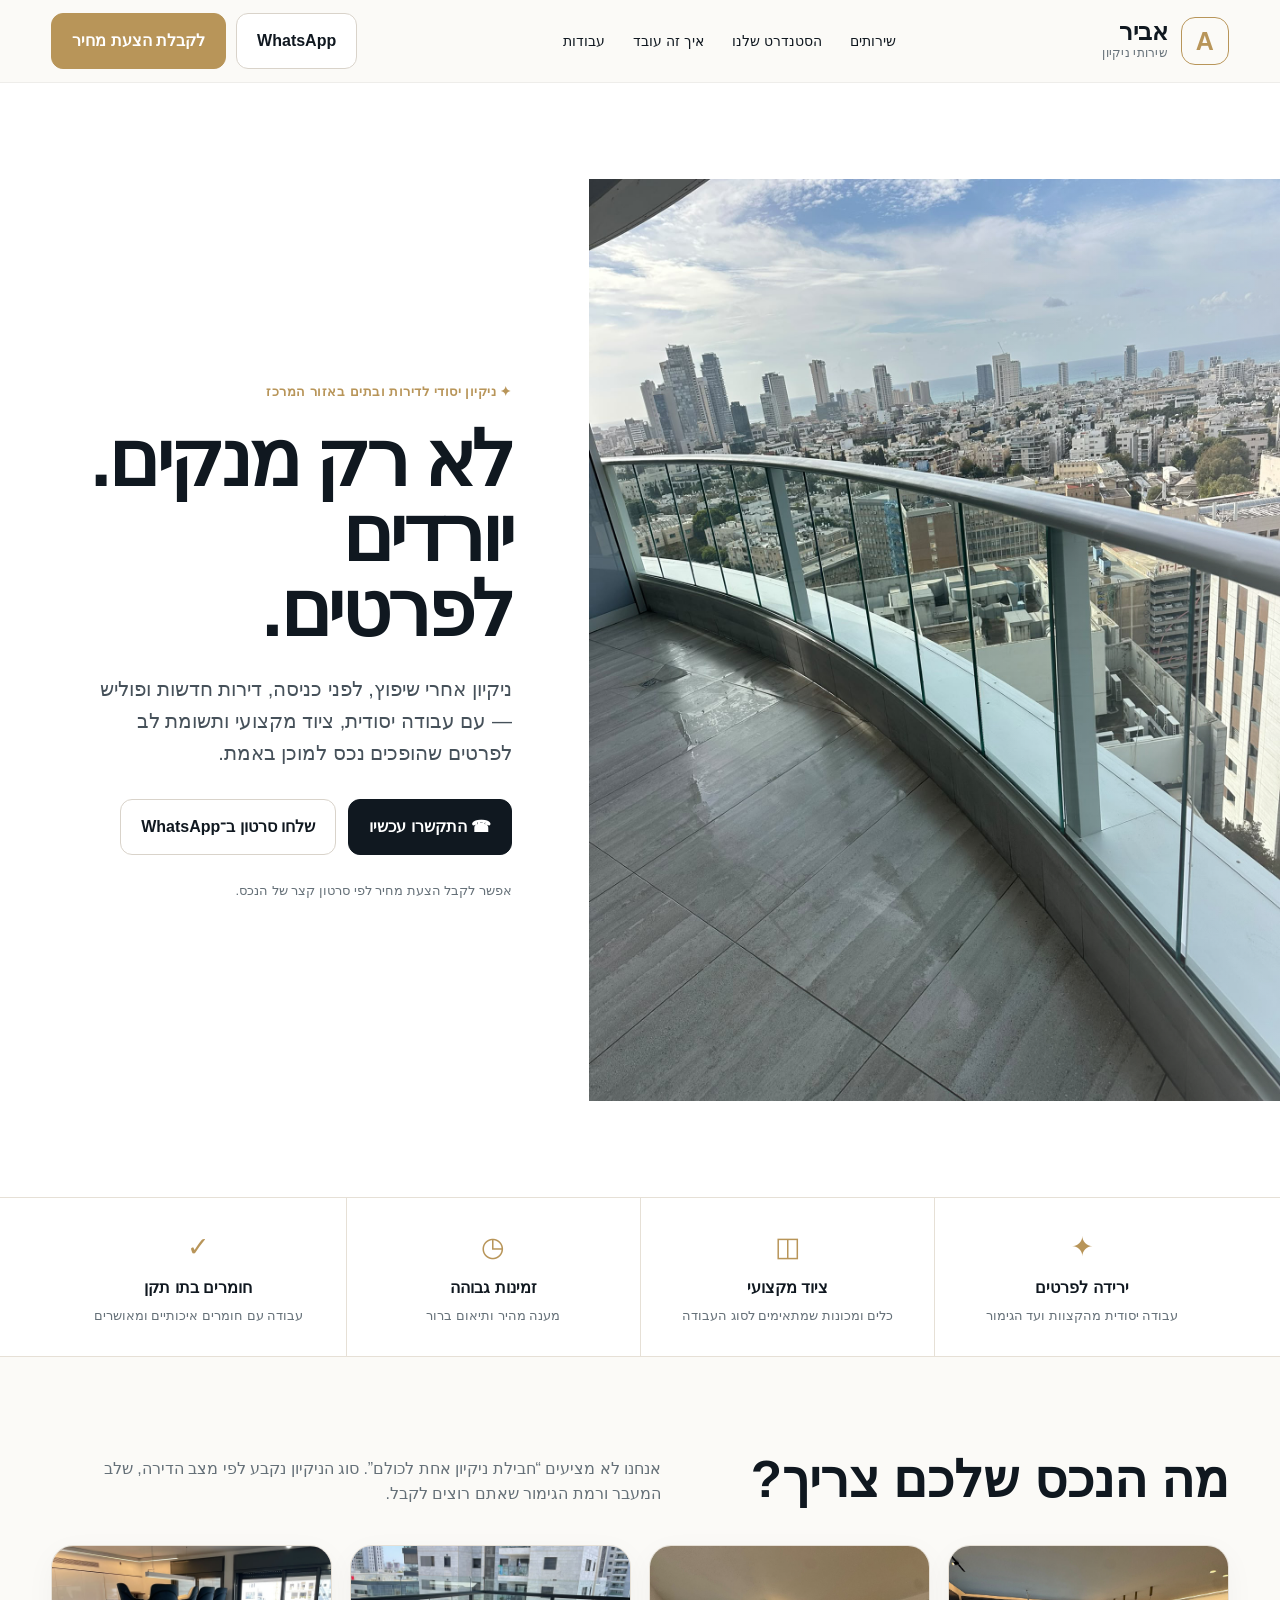
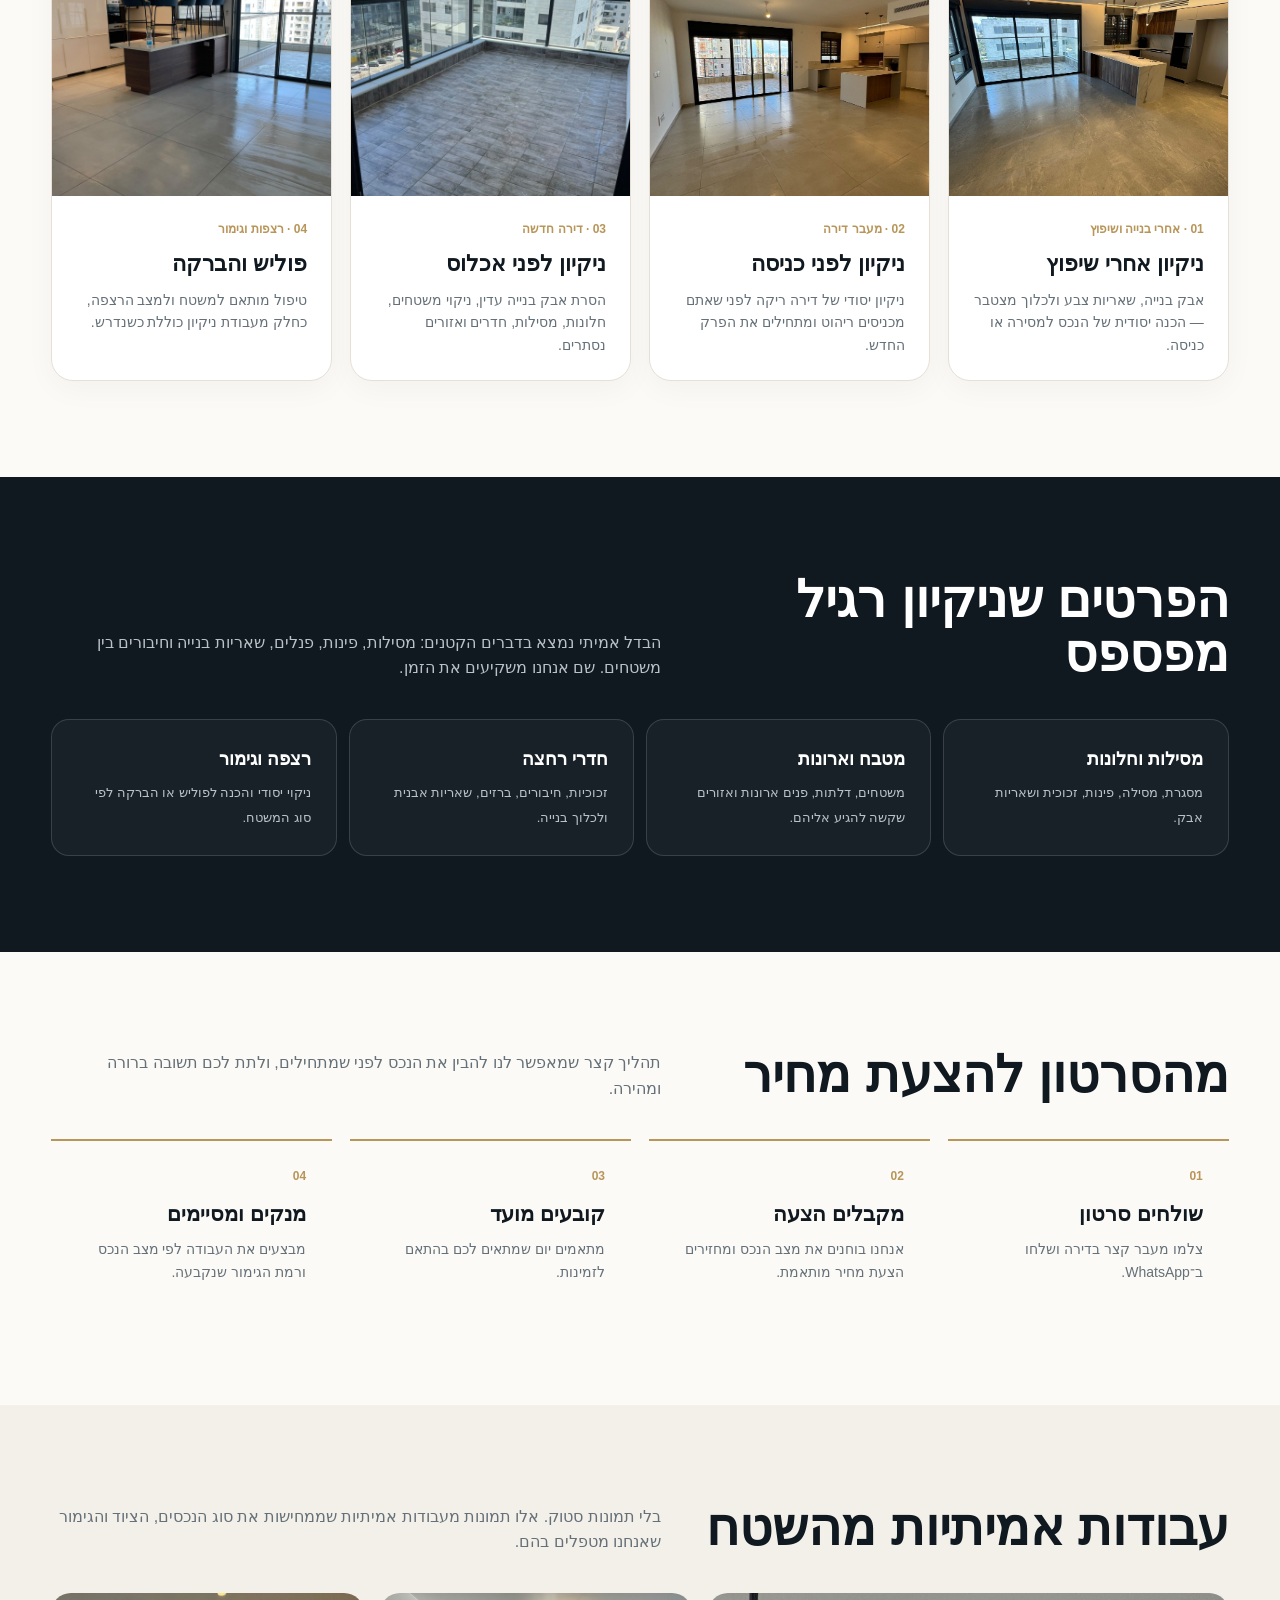
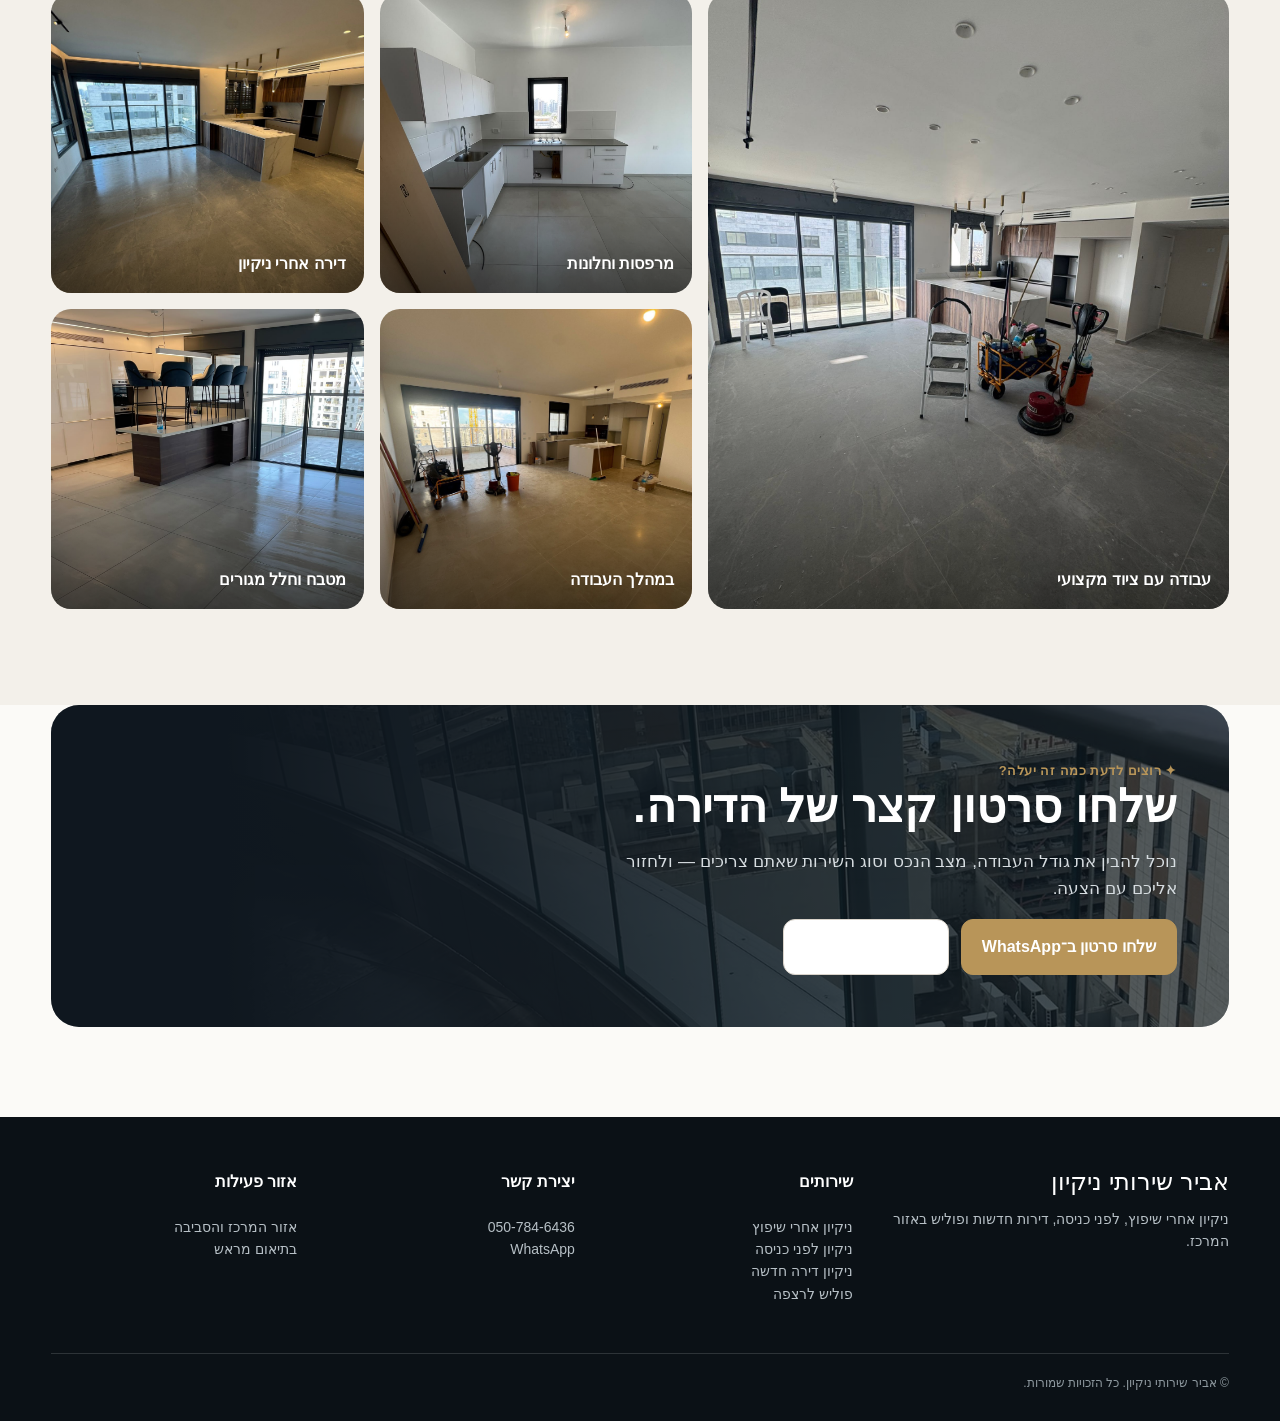
==== abir_premium_homepage.html @ c6b741ad "Add files via upload" ====
<!doctype html>
<html lang="he" dir="rtl">
<head>
<meta charset="utf-8">
<meta name="viewport" content="width=device-width, initial-scale=1">
<title>אביר שירותי ניקיון | ניקיון אחרי שיפוץ, לפני כניסה ופוליש</title>
<meta name="description" content="אביר שירותי ניקיון – ניקיון יסודי לדירות ובתים באזור המרכז. ניקיון אחרי שיפוץ, לפני כניסה, דירות חדשות ופוליש.">
<style>
:root {
  --ink:#101820;
  --muted:#657078;
  --sand:#b89559;
  --sand2:#d6bf92;
  --paper:#fbfaf7;
  --soft:#f3f0ea;
  --line:#e6e0d6;
  --white:#fff;
  --shadow:0 18px 50px rgba(15,24,32,.10);
  --radius:22px;
}
*{box-sizing:border-box}
html{scroll-behavior:smooth}
body{margin:0;font-family:Arial,"Noto Sans Hebrew",sans-serif;background:var(--paper);color:var(--ink);line-height:1.6}
a{color:inherit;text-decoration:none}
img{display:block;width:100%;height:100%;object-fit:cover}
.container{width:min(1180px,92%);margin:auto}
header{position:sticky;top:0;z-index:50;background:rgba(251,250,247,.94);backdrop-filter:blur(14px);border-bottom:1px solid rgba(0,0,0,.05)}
.nav{height:82px;display:flex;align-items:center;justify-content:space-between;gap:22px}
.brand{display:flex;align-items:center;gap:13px;font-weight:900}
.mark{width:48px;height:48px;border:1.5px solid var(--sand);border-radius:14px;display:grid;place-items:center;font-size:25px;color:var(--sand)}
.brand-title{font-size:24px;line-height:1.05}
.brand-sub{font-size:12px;color:var(--muted);font-weight:500;letter-spacing:.02em}
.links{display:flex;gap:28px;font-size:14px}
.actions{display:flex;gap:10px;align-items:center}
.btn{display:inline-flex;align-items:center;justify-content:center;gap:8px;padding:14px 20px;border-radius:12px;border:1px solid var(--ink);font-weight:800;transition:.2s;cursor:pointer}
.btn:hover{transform:translateY(-2px)}
.btn.dark{background:var(--ink);color:white}
.btn.gold{background:var(--sand);border-color:var(--sand);color:white}
.btn.light{background:white;border-color:#d9d3ca}
.hero{min-height:720px;display:grid;grid-template-columns:1.08fr .92fr;background:var(--white);overflow:hidden}
.hero-photo{position:relative;min-height:720px}
.hero-photo:after{content:"";position:absolute;inset:0;background:linear-gradient(90deg,transparent 55%,rgba(255,255,255,.25))}
.hero-copy{display:flex;align-items:center;padding:70px max(6vw,40px)}
.eyebrow{display:inline-flex;gap:8px;align-items:center;color:var(--sand);font-size:13px;font-weight:900;letter-spacing:.04em}
h1{font-size:clamp(48px,6vw,82px);line-height:.98;margin:18px 0 26px;letter-spacing:-.045em}
.hero-copy p{font-size:20px;color:#46515a;max-width:650px;margin-bottom:30px}
.hero-actions{display:flex;gap:12px;flex-wrap:wrap}
.micro{margin-top:26px;font-size:13px;color:var(--muted)}
.trust{background:white;border-top:1px solid var(--line);border-bottom:1px solid var(--line)}
.trust-grid{display:grid;grid-template-columns:repeat(4,1fr)}
.trust-item{padding:28px 22px;text-align:center;border-left:1px solid var(--line)}
.trust-item:last-child{border-left:0}
.icon{font-size:27px;color:var(--sand)}
.trust-item b{display:block;margin:6px 0 2px}
.trust-item span{font-size:13px;color:var(--muted)}
section{padding:96px 0}
.section-head{display:flex;justify-content:space-between;align-items:end;gap:30px;margin-bottom:38px}
.section-head h2{font-size:clamp(34px,4vw,54px);margin:0;line-height:1.05}
.section-head p{max-width:610px;color:var(--muted);margin:0}
.services{display:grid;grid-template-columns:repeat(4,1fr);gap:18px}
.card{background:white;border:1px solid var(--line);border-radius:var(--radius);overflow:hidden;box-shadow:0 8px 30px rgba(0,0,0,.04)}
.card-img{height:250px}
.card-body{padding:24px}
.kicker{color:var(--sand);font-size:12px;font-weight:900}
.card h3{font-size:22px;margin:7px 0 8px}
.card p{color:var(--muted);font-size:14px;margin:0}
.details{background:var(--ink);color:white}
.details .section-head p{color:#bac2c8}
.detail-grid{display:grid;grid-template-columns:repeat(4,1fr);gap:12px}
.detail{padding:25px;border:1px solid rgba(255,255,255,.14);border-radius:18px;background:rgba(255,255,255,.04)}
.detail b{display:block;font-size:18px;margin-bottom:5px}
.detail span{color:#bac2c8;font-size:13px}
.process-grid{display:grid;grid-template-columns:repeat(4,1fr);gap:18px}
.step{padding:26px;border-top:2px solid var(--sand)}
.num{font-size:12px;color:var(--sand);font-weight:900}
.step h3{margin:10px 0 8px;font-size:21px}
.step p{color:var(--muted);font-size:14px;margin:0}
.work{background:var(--soft)}
.gallery{display:grid;grid-template-columns:1.25fr .75fr .75fr;grid-template-rows:300px 300px;gap:16px}
.g{overflow:hidden;border-radius:20px;position:relative}
.g.big{grid-row:1/3}
.g:after{content:"";position:absolute;inset:auto 0 0 0;height:46%;background:linear-gradient(transparent,rgba(0,0,0,.5))}
.cap{position:absolute;bottom:16px;right:18px;color:white;z-index:2;font-weight:800}
.quote{padding:0}
.cta{margin:0 auto 90px;width:min(1180px,92%);min-height:320px;border-radius:28px;overflow:hidden;position:relative;display:flex;align-items:center;background:var(--ink);color:white}
.cta-bg{position:absolute;inset:0;opacity:.36}
.cta-bg:after{content:"";position:absolute;inset:0;background:linear-gradient(90deg,var(--ink) 15%,rgba(16,24,32,.55),rgba(16,24,32,.15))}
.cta-content{position:relative;z-index:2;padding:52px;max-width:680px}
.cta h2{font-size:46px;line-height:1.05;margin:0 0 14px}
.cta p{color:#d7dde1;font-size:17px}
footer{background:#0b1116;color:white;padding:52px 0 28px}
.footer-grid{display:grid;grid-template-columns:1.4fr repeat(3,1fr);gap:32px}
footer h4{margin-top:0}
footer p,footer a{color:#b7c0c6;font-size:14px}
.copy{border-top:1px solid rgba(255,255,255,.14);margin-top:34px;padding-top:20px;color:#8e999f;font-size:12px}
.mobile-bar{display:none}
@media(max-width:900px){
  .links{display:none}
  .actions .btn.light{display:none}
  .hero{grid-template-columns:1fr}
  .hero-photo{min-height:47vh;order:1}
  .hero-copy{order:2;padding:42px 5% 55px}
  h1{font-size:54px}
  .trust-grid,.services,.detail-grid,.process-grid{grid-template-columns:1fr 1fr}
  .gallery{grid-template-columns:1fr 1fr;grid-template-rows:270px 220px 220px}
  .g.big{grid-column:1/3;grid-row:auto}
  .footer-grid{grid-template-columns:1fr 1fr}
}
@media(max-width:620px){
  .nav{height:70px}
  .brand-title{font-size:20px}
  .actions{display:none}
  .trust-grid,.services,.detail-grid,.process-grid{grid-template-columns:1fr}
  .section-head{display:block}
  .section-head p{margin-top:12px}
  section{padding:70px 0}
  .gallery{display:grid;grid-template-columns:1fr;grid-template-rows:repeat(5,250px)}
  .g.big{grid-column:auto}
  .cta{margin-bottom:70px}
  .cta-content{padding:34px 25px}
  .cta h2{font-size:38px}
  .footer-grid{grid-template-columns:1fr}
  .mobile-bar{display:grid;grid-template-columns:1fr 1fr;position:fixed;z-index:100;bottom:0;left:0;right:0;background:white;padding:9px;gap:8px;box-shadow:0 -10px 30px rgba(0,0,0,.12)}
  .mobile-bar .btn{padding:12px 8px}
  body{padding-bottom:72px}
}
</style>
</head>
<body>
<header>
  <div class="container nav">
    <a class="brand" href="#">
      <div class="mark">A</div>
      <div><div class="brand-title">אביר</div><div class="brand-sub">שירותי ניקיון</div></div>
    </a>
    <nav class="links">
      <a href="#services">שירותים</a>
      <a href="#standard">הסטנדרט שלנו</a>
      <a href="#process">איך זה עובד</a>
      <a href="#work">עבודות</a>
    </nav>
    <div class="actions">
      <a class="btn light" href="https://wa.me/972507846436?text=שלום,%20אשמח%20לקבל%20הצעת%20מחיר%20לניקיון">WhatsApp</a>
      <a class="btn gold" href="tel:+972507846436">לקבלת הצעת מחיר</a>
    </div>
  </div>
</header>

<main>
<section class="hero">
  <div class="hero-photo"><img src="[data-uri]" alt="ניקיון מרפסת לאחר עבודה"></div>
  <div class="hero-copy">
    <div>
      <div class="eyebrow">✦ ניקיון יסודי לדירות ובתים באזור המרכז</div>
      <h1>לא רק מנקים.<br>יורדים לפרטים.</h1>
      <p>ניקיון אחרי שיפוץ, לפני כניסה, דירות חדשות ופוליש — עם עבודה יסודית, ציוד מקצועי ותשומת לב לפרטים שהופכים נכס למוכן באמת.</p>
      <div class="hero-actions">
        <a class="btn dark" href="tel:+972507846436">☎ התקשרו עכשיו</a>
        <a class="btn light" href="https://wa.me/972507846436?text=שלום,%20אשמח%20לקבל%20הצעת%20מחיר%20לניקיון">שלחו סרטון ב־WhatsApp</a>
      </div>
      <div class="micro">אפשר לקבל הצעת מחיר לפי סרטון קצר של הנכס.</div>
    </div>
  </div>
</section>

<div class="trust">
  <div class="container trust-grid">
    <div class="trust-item"><div class="icon">✦</div><b>ירידה לפרטים</b><span>עבודה יסודית מהקצוות ועד הגימור</span></div>
    <div class="trust-item"><div class="icon">◫</div><b>ציוד מקצועי</b><span>כלים ומכונות שמתאימים לסוג העבודה</span></div>
    <div class="trust-item"><div class="icon">◷</div><b>זמינות גבוהה</b><span>מענה מהיר ותיאום ברור</span></div>
    <div class="trust-item"><div class="icon">✓</div><b>חומרים בתו תקן</b><span>עבודה עם חומרים איכותיים ומאושרים</span></div>
  </div>
</div>

<section id="services">
  <div class="container">
    <div class="section-head">
      <h2>מה הנכס שלכם צריך?</h2>
      <p>אנחנו לא מציעים “חבילת ניקיון אחת לכולם”. סוג הניקיון נקבע לפי מצב הדירה, שלב המעבר ורמת הגימור שאתם רוצים לקבל.</p>
    </div>
    <div class="services">
      <article class="card"><div class="card-img"><img src="[data-uri]" alt=""></div><div class="card-body"><div class="kicker">01 · אחרי בנייה ושיפוץ</div><h3>ניקיון אחרי שיפוץ</h3><p>אבק בנייה, שאריות צבע ולכלוך מצטבר — הכנה יסודית של הנכס למסירה או כניסה.</p></div></article>
      <article class="card"><div class="card-img"><img src="[data-uri]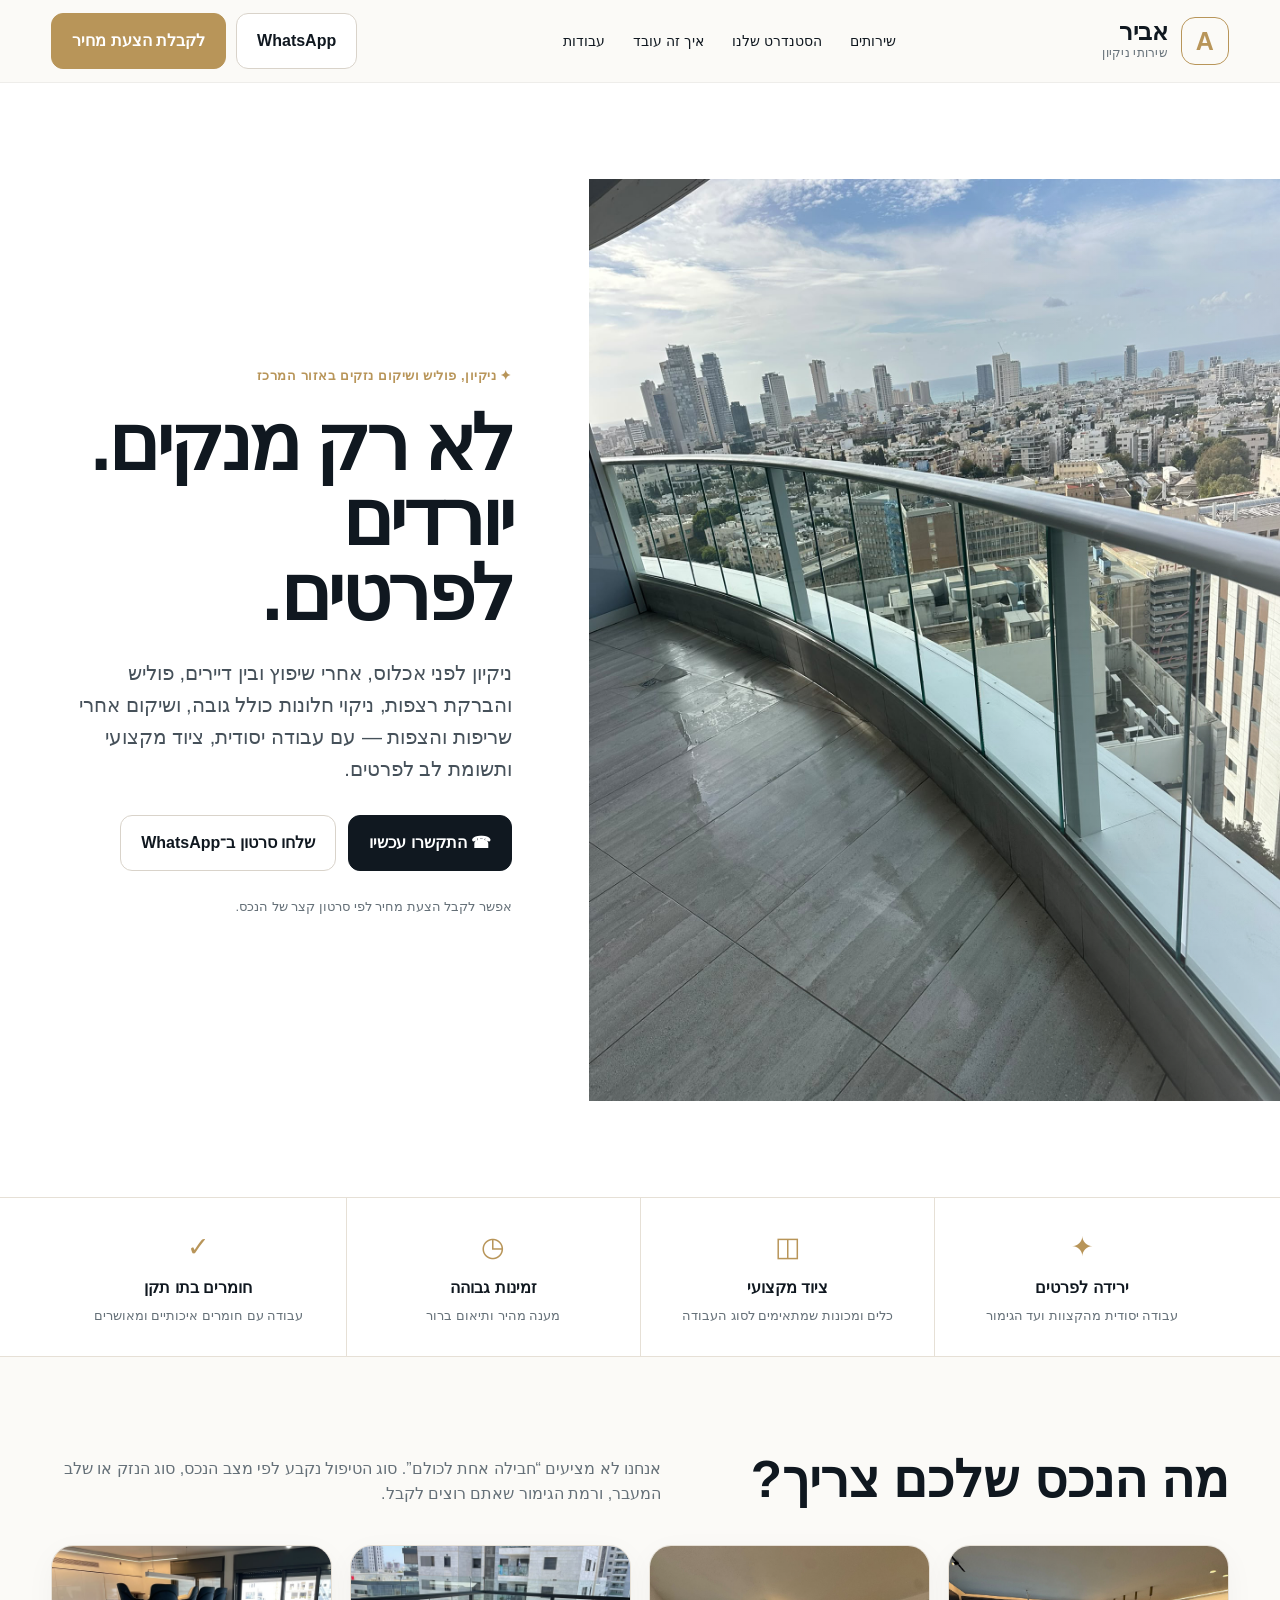
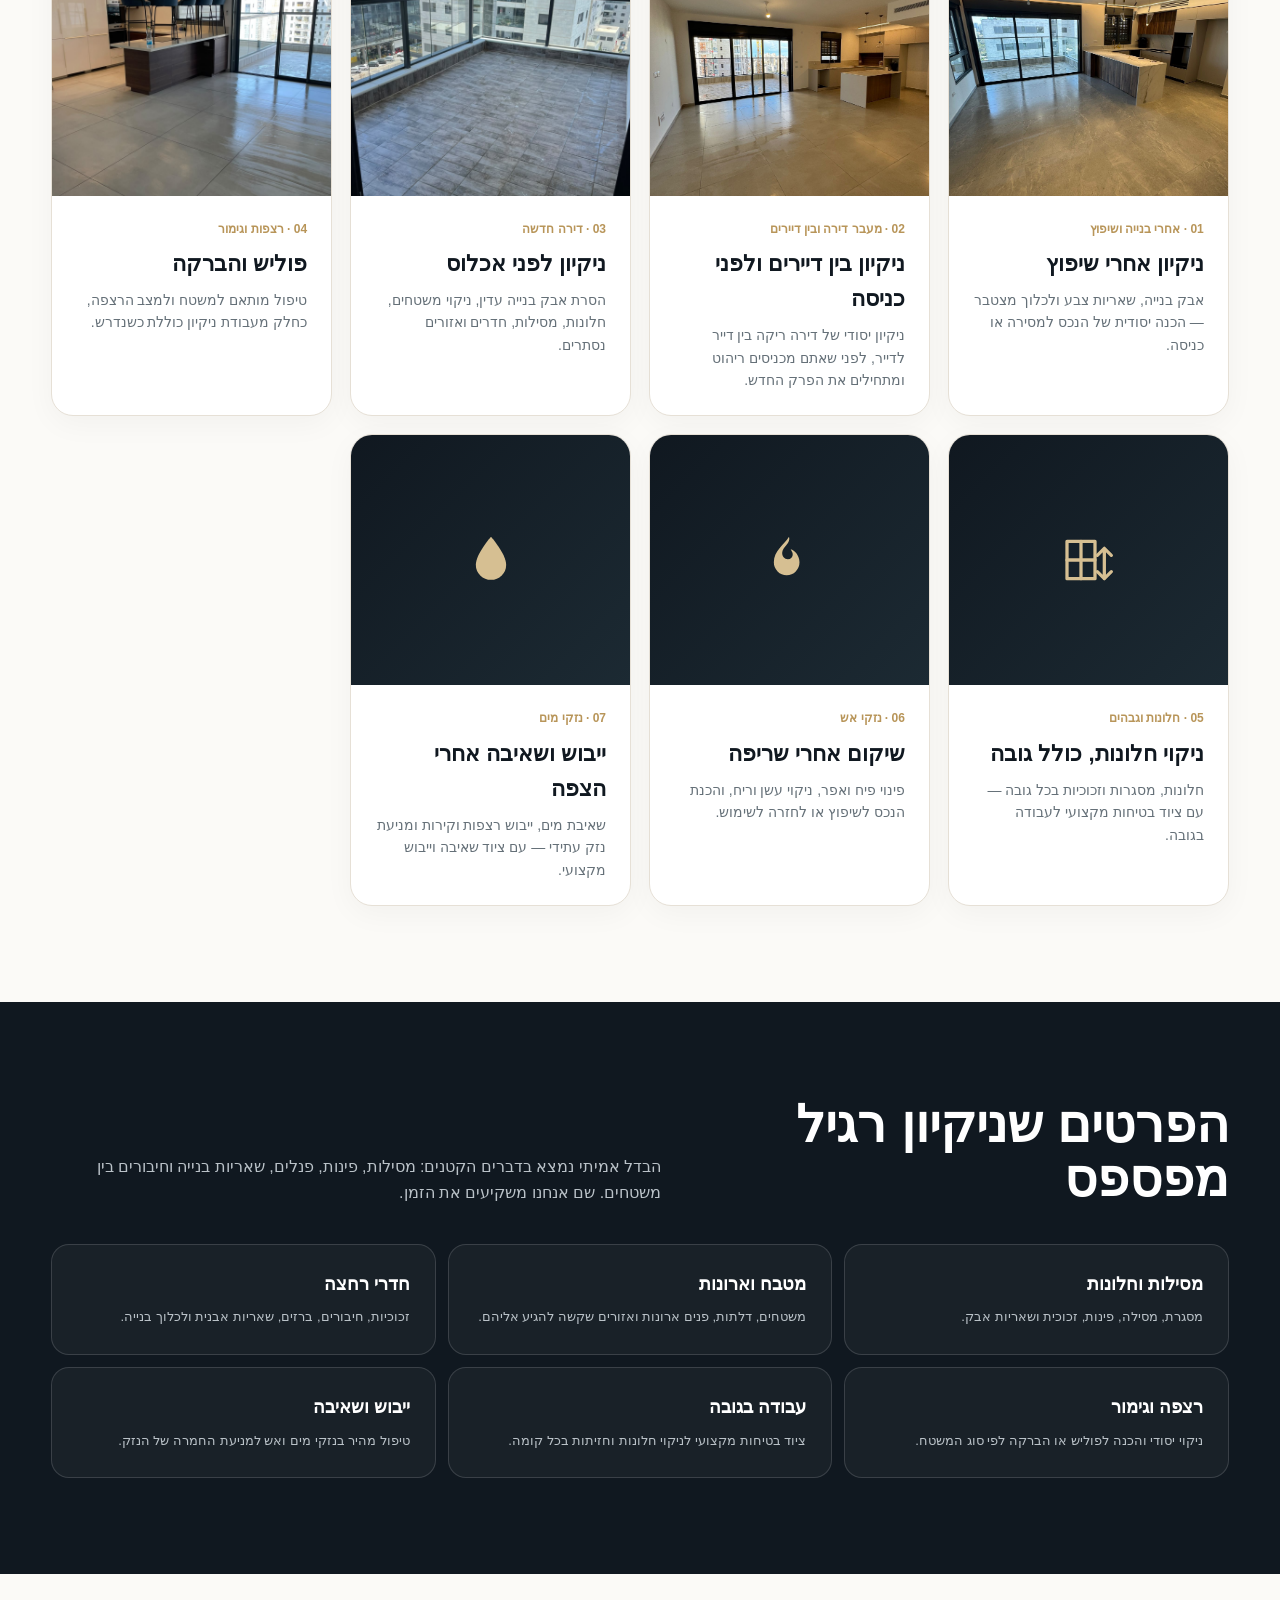
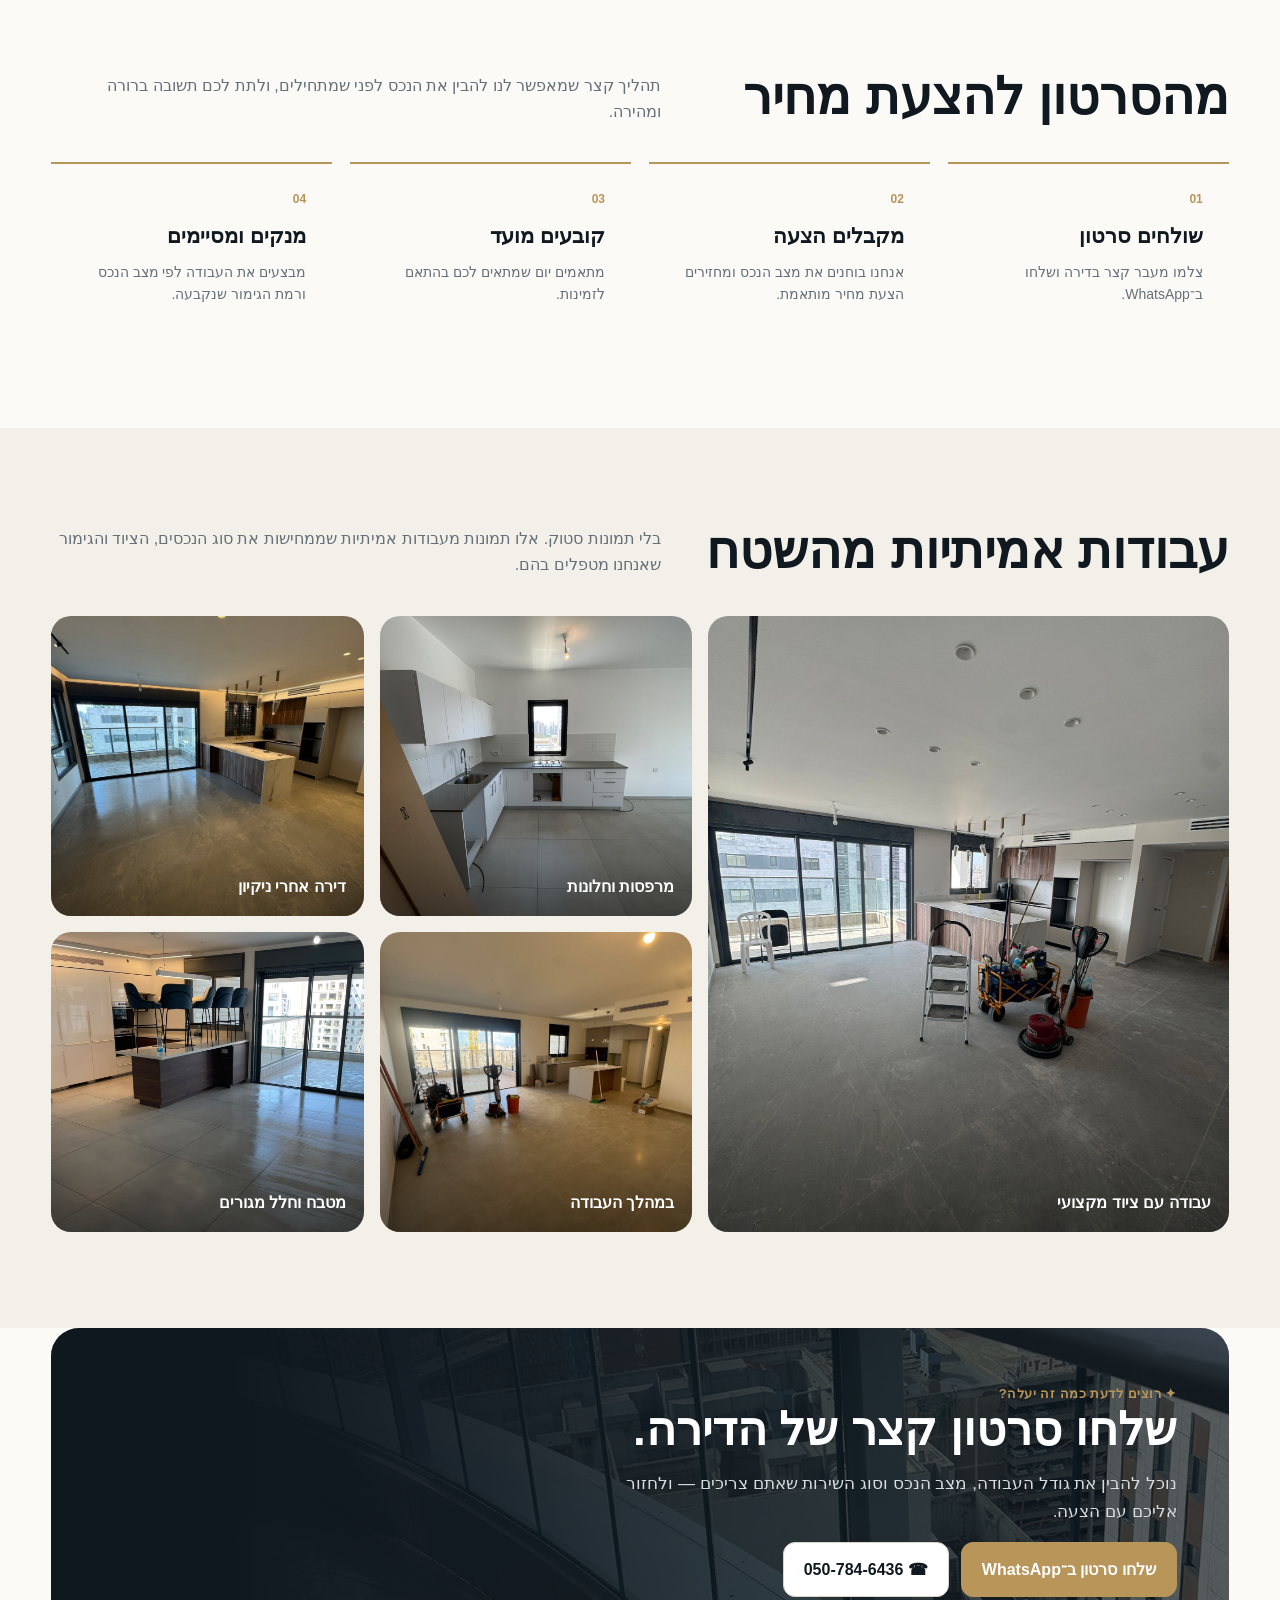
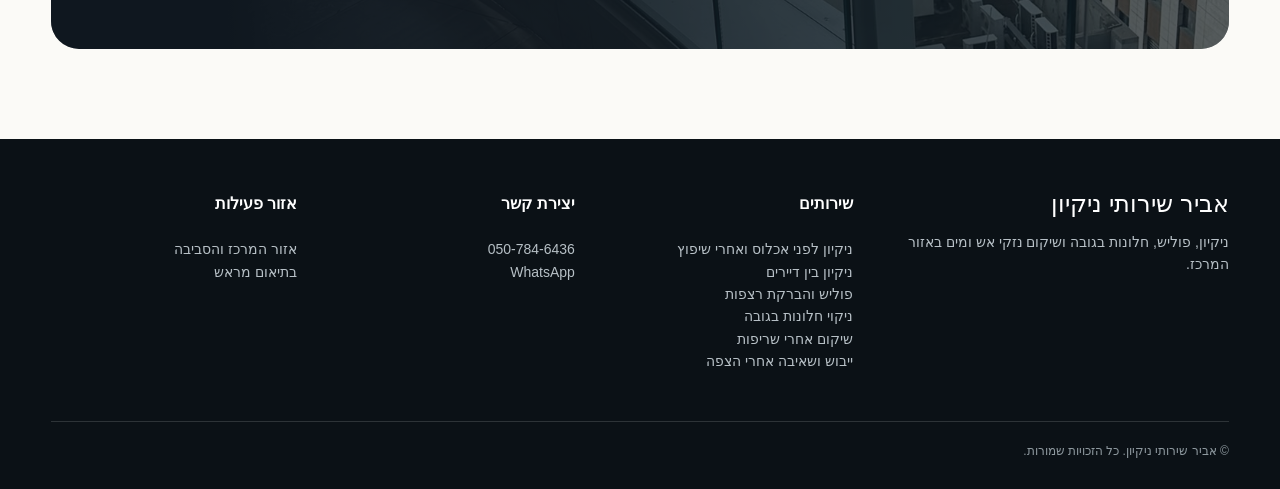
